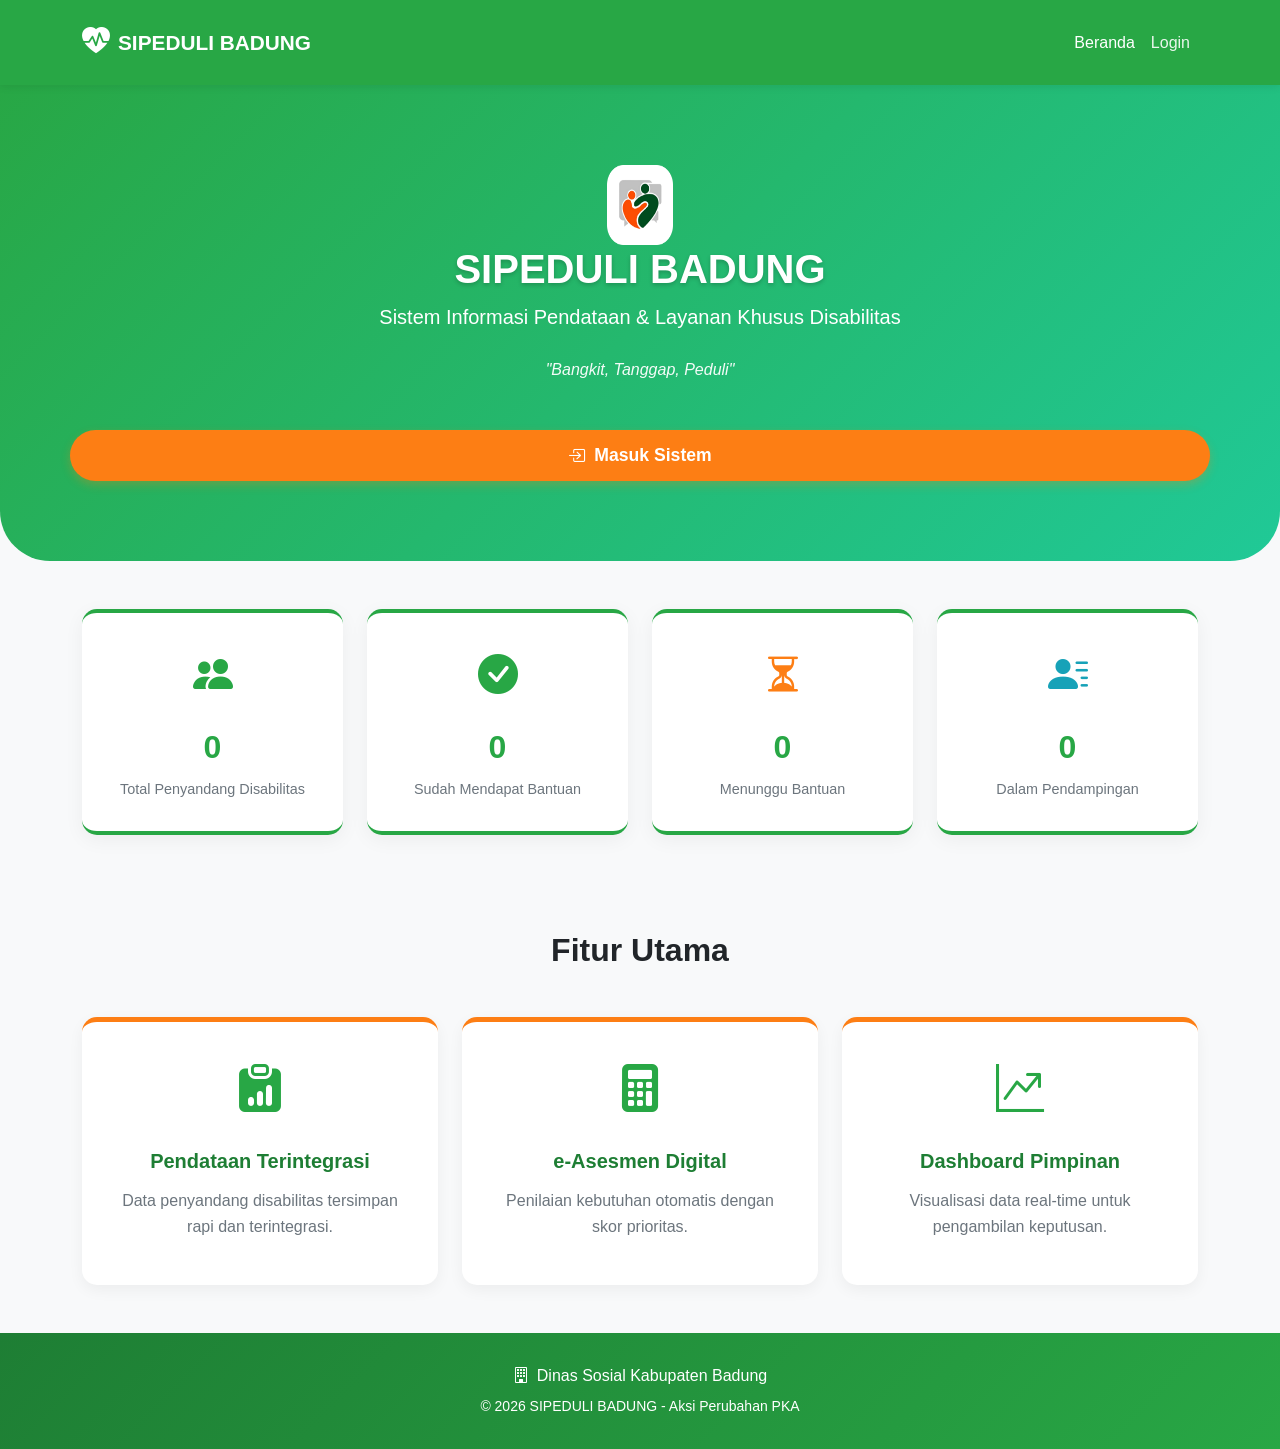
==== index.html @ 1d5de1da "Add files via upload" ====
<!DOCTYPE html>
<html lang="id">
<head>
    <meta charset="UTF-8">
    <meta name="viewport" content="width=device-width, initial-scale=1.0">
    <title>SIPEDULI BADUNG - Beranda</title>
    <link href="https://cdn.jsdelivr.net/npm/bootstrap@5.3.0/dist/css/bootstrap.min.css" rel="stylesheet">
    <link href="https://cdn.jsdelivr.net/npm/bootstrap-icons@1.10.5/font/bootstrap-icons.css" rel="stylesheet">
    <link href="assets/css/style.css" rel="stylesheet">
    <style>
        .navbar { background-color: var(--primary-green) !important; padding: 15px 0; }
        .navbar-brand { font-weight: 700; color: white !important; font-size: 1.3rem; }
        .nav-link { color: rgba(255,255,255,0.9) !important; font-weight: 500; }
        .nav-link:hover { color: var(--primary-orange) !important; }
        .hero-section {
            background: linear-gradient(135deg, var(--primary-green) 0%, #20c997 100%);
            color: white; padding: 80px 0; border-bottom-right-radius: 50px; border-bottom-left-radius: 50px;
        }
        .hero-title { font-size: 2.5rem; font-weight: 800; text-shadow: 0 2px 4px rgba(0,0,0,0.1); }
        .btn-login-hero {
            background-color: var(--primary-orange); color: white; border: none;
            padding: 12px 35px; border-radius: 30px; font-weight: 700; font-size: 1.1rem;
            transition: all 0.3s ease; box-shadow: 0 4px 10px rgba(253, 126, 20, 0.3);
        }
        .btn-login-hero:hover {
            background-color: var(--dark-orange); transform: translateY(-3px);
            color: white; box-shadow: 0 8px 15px rgba(253, 126, 20, 0.4);
        }
        .stat-card {
            background: white; border-radius: 15px; padding: 30px 20px; text-align: center;
            box-shadow: 0 5px 20px rgba(0,0,0,0.05); transition: transform 0.3s ease;
            border-bottom: 4px solid var(--primary-green); height: 100%;
        }
        .stat-card:hover { transform: translateY(-5px); box-shadow: 0 10px 25px rgba(0,0,0,0.1); }
        .stat-icon { font-size: 2.5rem; margin-bottom: 15px; }
        .stat-number { font-size: 2rem; font-weight: 800; margin-bottom: 5px; }
        .stat-label { color: #6c757d; font-size: 0.9rem; font-weight: 500; }
        .feature-card {
            background: white; border-radius: 15px; padding: 30px; text-align: center;
            box-shadow: 0 5px 15px rgba(0,0,0,0.05); height: 100%;
            border-top: 5px solid var(--primary-orange); transition: transform 0.3s ease;
        }
        .feature-card:hover { transform: translateY(-5px); }
        .feature-icon { font-size: 3rem; color: var(--primary-green); margin-bottom: 20px; }
        .feature-title { font-weight: 700; color: var(--dark-green); margin-bottom: 15px; }
        footer { background-color: var(--dark-green); color: white; padding: 30px 0; text-align: center; }
    </style>
</head>
<body>
    <nav class="navbar navbar-expand-lg navbar-dark shadow-sm sticky-top">
        <div class="container">
            <a class="navbar-brand d-flex align-items-center" href="index.html">
                <i class="bi bi-heart-pulse-fill me-2 fs-3"></i>SIPEDULI BADUNG
            </a>
            <button class="navbar-toggler" type="button" data-bs-toggle="collapse" data-bs-target="#navbarNav">
                <span class="navbar-toggler-icon"></span>
            </button>
            <div class="collapse navbar-collapse justify-content-end" id="navbarNav">
                <ul class="navbar-nav">
                    <li class="nav-item"><a class="nav-link active" href="index.html">Beranda</a></li>
                    <li class="nav-item"><a class="nav-link" href="login.html">Login</a></li>
                </ul>
            </div>
        </div>
    </nav>
    <section class="hero-section text-center">
        <div class="container">
            <div class="row justify-content-center">
<img src="assets/img/sipeduli-logo.png" alt="Logo" style="width: 90px; height: 80px;">
                    <h1 class="hero-title">SIPEDULI BADUNG</h1>
                    <p class="lead mb-4">Sistem Informasi Pendataan & Layanan Khusus Disabilitas</p>
                    <p class="mb-5 fst-italic">"Bangkit, Tanggap, Peduli"</p>
                    <a href="login.html" class="btn btn-login-hero btn-lg">
                        <i class="bi bi-box-arrow-in-right me-2"></i>Masuk Sistem
                    </a>
                </div>
            </div>
        </div>
    </section>

    <section class="py-5">
        <div class="container">
            <div class="row g-4 justify-content-center">
                <div class="col-md-3 col-6">
                    <div class="stat-card">
                        <div class="stat-icon text-success"><i class="bi bi-people-fill"></i></div>
                        <div class="stat-number text-success" id="statTotal">0</div>
                        <div class="stat-label">Total Penyandang Disabilitas</div>
                    </div>
                </div>
                <div class="col-md-3 col-6">
                    <div class="stat-card">
                        <div class="stat-icon text-primary"><i class="bi bi-check-circle-fill"></i></div>
                        <div class="stat-number text-primary" id="statBantuan">0</div>
                        <div class="stat-label">Sudah Mendapat Bantuan</div>
                    </div>
                </div>
                <div class="col-md-3 col-6">
                    <div class="stat-card">
                        <div class="stat-icon text-warning"><i class="bi bi-hourglass-split"></i></div>
                        <div class="stat-number text-warning" id="statMenunggu">0</div>
                        <div class="stat-label">Menunggu Bantuan</div>
                    </div>
                </div>
                <div class="col-md-3 col-6">
                    <div class="stat-card">
                        <div class="stat-icon text-info"><i class="bi bi-person-lines-fill"></i></div>
                        <div class="stat-number text-info" id="statPendampingan">0</div>
                        <div class="stat-label">Dalam Pendampingan</div>
                    </div>
                </div>
            </div>
        </div>
    </section>

    <section class="py-5 bg-light">
        <div class="container">
            <h2 class="text-center fw-bold mb-5" style="color: var(--dark-green);">Fitur Utama</h2>
            <div class="row g-4">
                <div class="col-md-4">
                    <div class="feature-card">
                        <div class="feature-icon"><i class="bi bi-clipboard-data-fill"></i></div>
                        <h5 class="feature-title">Pendataan Terintegrasi</h5>
                        <p class="text-muted">Data penyandang disabilitas tersimpan rapi dan terintegrasi.</p>
                    </div>
                </div>
                <div class="col-md-4">
                    <div class="feature-card">
                        <div class="feature-icon"><i class="bi bi-calculator-fill"></i></div>
                        <h5 class="feature-title">e-Asesmen Digital</h5>
                        <p class="text-muted">Penilaian kebutuhan otomatis dengan skor prioritas.</p>
                    </div>
                </div>
                <div class="col-md-4">
                    <div class="feature-card">
                        <div class="feature-icon"><i class="bi bi-graph-up-arrow"></i></div>
                        <h5 class="feature-title">Dashboard Pimpinan</h5>
                        <p class="text-muted">Visualisasi data real-time untuk pengambilan keputusan.</p>
                    </div>
                </div>
            </div>
        </div>
    </section>

    <footer>
        <div class="container">
            <p class="mb-1"><i class="bi bi-building me-2"></i>Dinas Sosial Kabupaten Badung</p>
            <small>&copy; 2026 SIPEDULI BADUNG - Aksi Perubahan PKA</small>
        </div>
    </footer>

    <script src="https://cdn.jsdelivr.net/npm/bootstrap@5.3.0/dist/js/bootstrap.bundle.min.js"></script>
    <script src="assets/js/helper.js"></script>
    <script>
        async function loadStatistics() {
            try {
                if (typeof getStats !== 'function') {
                    console.warn('Fungsi getStats belum tersedia');
                    return;
                }
                
                const result = await getStats();
                console.log('Hasil stats:', result);
                
                if (result && result.success && result.data) {
                    document.getElementById('statTotal').textContent = result.data.totalDisabilitas || 0;
                    document.getElementById('statBantuan').textContent = result.data.sudahBantuan || 0;
                    document.getElementById('statMenunggu').textContent = result.data.menungguBantuan || 0;
                    document.getElementById('statPendampingan').textContent = result.data.dalamPendampingan || 0;
                }
            } catch (error) {
                console.error('Error loading statistics:', error);
            }
        }
        document.addEventListener('DOMContentLoaded', loadStatistics);
    </script>
</body>
</html>
---- assets/css/style.css ----
/* ============================================
SIPEDULI BADUNG - STYLESHEET
Tema: Hijau, Orange, Putih, Abu-abu
============================================ */

:root {
    --primary-green: #28a745;
    --dark-green: #1e7e34;
    --light-green: rgba(40, 167, 69, 0.1);
    --primary-orange: #fd7e14;
    --dark-orange: #e56b00;
    --light-orange: rgba(253, 126, 20, 0.1);
    --white: #ffffff;
    --gray: #6c757d;
    --light-gray: #f8f9fa;
    --dark-gray: #343a40;
    --text-dark: #212529;
    --text-muted: #6c757d;
}

* {
    margin: 0;
    padding: 0;
    box-sizing: border-box;
}

body {
    font-family: 'Segoe UI', Tahoma, Geneva, Verdana, sans-serif;
    background-color: var(--light-gray);
    color: var(--text-dark);
    line-height: 1.6;
}

/* ============================================
NAVBAR & SIDEBAR
============================================ */

.bg-primary {
    background: linear-gradient(135deg, var(--primary-green) 0%, var(--dark-green) 100%) !important;
}

.bg-secondary {
    background: linear-gradient(135deg, var(--primary-orange) 0%, var(--dark-orange) 100%) !important;
}

.bg-success {
    background-color: var(--primary-green) !important;
}

.bg-warning {
    background-color: var(--primary-orange) !important;
}

.bg-light {
    background-color: var(--light-gray) !important;
}

.bg-white {
    background-color: var(--white) !important;
}

.sidebar {
    position: fixed;
    top: 0;
    left: 0;
    width: 260px;
    height: 100vh;
    background: linear-gradient(180deg, var(--primary-green) 0%, var(--dark-green) 100%);
    z-index: 1000;
    overflow-y: auto;
    box-shadow: 4px 0 10px rgba(0, 0, 0, 0.1);
}

.sidebar-header {
    background: linear-gradient(135deg, var(--primary-orange) 0%, var(--dark-orange) 100%);
    border-bottom: 3px solid var(--white);
    padding: 20px;
}

.sidebar-header h6,
.sidebar-header small {
    color: var(--white) !important;
}

.nav-link-sidebar {
    display: flex;
    align-items: center;
    padding: 12px 20px;
    color: rgba(255, 255, 255, 0.9) !important;
    text-decoration: none;
    transition: all 0.3s ease;
    border-left: 4px solid transparent;
    font-weight: 500;
}

.nav-link-sidebar:hover {
    background: rgba(255, 255, 255, 0.15);
    color: var(--white) !important;
    border-left-color: var(--primary-orange);
}

.nav-link-sidebar.active {
    background: linear-gradient(90deg, var(--primary-orange) 0%, var(--dark-orange) 100%);
    color: var(--white) !important;
    border-left-color: var(--white);
    font-weight: 600;
}

.main-content {
    margin-left: 260px;
    min-height: 100vh;
}

.top-navbar {
    background: var(--white);
    min-height: 60px;
    position: sticky;
    top: 0;
    z-index: 100;
    box-shadow: 0 2px 10px rgba(0, 0, 0, 0.05);
    border-bottom: 3px solid var(--primary-green);
}

.top-navbar h5 {
    color: var(--dark-green) !important;
}

.content-area {
    padding: 30px;
}

/* ============================================
HERO SECTION
============================================ */

.hero-section {
    background: linear-gradient(135deg, var(--primary-green) 0%, var(--dark-green) 100%);
    position: relative;
    overflow: hidden;
    color: var(--white);
}

.hero-section h1,
.hero-section .hero-title {
    color: var(--white) !important;
    font-weight: 800;
    text-shadow: 0 2px 4px rgba(0, 0, 0, 0.2);
}

.hero-section p {
    color: rgba(255, 255, 255, 0.95) !important;
}

.hero-section .lead {
    color: var(--white) !important;
    font-size: 1.25rem;
}

/* ============================================
STAT CARDS
============================================ */

.stat-card {
    background: var(--white);
    border-radius: 12px;
    transition: all 0.3s ease;
    border-top: 4px solid var(--primary-green);
    box-shadow: 0 4px 12px rgba(0, 0, 0, 0.08);
    padding: 20px;
}

.stat-card:hover {
    transform: translateY(-8px);
    box-shadow: 0 12px 24px rgba(0, 0, 0, 0.15);
}

.stat-card h2,
.stat-card .stat-number {
    color: var(--primary-green) !important;
    font-weight: 800;
    font-size: 2rem;
}

.stat-card p,
.stat-card .stat-label {
    color: var(--text-muted) !important;
    font-size: 0.9rem;
    font-weight: 500;
}

.stat-card-dash {
    background: var(--white);
    border-left: 5px solid var(--primary-green);
    transition: all 0.3s ease;
    box-shadow: 0 4px 12px rgba(0, 0, 0, 0.08);
}

.stat-card-dash:hover {
    transform: translateY(-3px);
    box-shadow: 0 8px 20px rgba(0, 0, 0, 0.12);
}

.stat-card-dash h4 {
    color: var(--text-dark) !important;
    font-weight: 700;
}

.stat-card-dash small {
    color: var(--text-muted) !important;
}

/* ============================================
FEATURE CARDS
============================================ */

.feature-card {
    background: var(--white);
    border-radius: 12px;
    transition: all 0.3s ease;
    border-top: 5px solid var(--primary-orange);
    box-shadow: 0 4px 12px rgba(0, 0, 0, 0.08);
    padding: 30px;
}

.feature-card:hover {
    transform: translateY(-8px);
    box-shadow: 0 12px 24px rgba(0, 0, 0, 0.15);
    border-top-color: var(--primary-green);
}

.feature-card h5,
.feature-card .feature-title {
    color: var(--dark-green) !important;
    font-weight: 700;
}

.feature-card p {
    color: var(--text-muted) !important;
}

.feature-card i,
.feature-card .feature-icon {
    color: var(--primary-green) !important;
    font-size: 3rem;
}

/* ============================================
BUTTONS
============================================ */

.btn-primary,
.btn-maroon {
    background: linear-gradient(135deg, var(--primary-green) 0%, var(--dark-green) 100%);
    color: var(--white) !important;
    border: none;
    transition: all 0.3s ease;
}

.btn-primary:hover,
.btn-maroon:hover {
    background: linear-gradient(135deg, var(--dark-green) 0%, var(--primary-green) 100%);
    color: var(--white) !important;
    transform: translateY(-2px);
    box-shadow: 0 4px 12px rgba(40, 167, 69, 0.4);
}

.btn-secondary,
.btn-navy {
    background: linear-gradient(135deg, var(--primary-orange) 0%, var(--dark-orange) 100%);
    color: var(--white) !important;
    border: none;
    transition: all 0.3s ease;
}

.btn-secondary:hover,
.btn-navy:hover {
    background: linear-gradient(135deg, var(--dark-orange) 0%, var(--primary-orange) 100%);
    color: var(--white) !important;
    transform: translateY(-2px);
    box-shadow: 0 4px 12px rgba(253, 126, 20, 0.4);
}

.btn-light {
    background: var(--white);
    color: var(--primary-green) !important;
    border: none;
    font-weight: 700;
}

.btn-light:hover {
    background: var(--light-gray);
    color: var(--dark-green) !important;
}

/* ============================================
LOGIN PAGE
============================================ */

.bg-login {
    background: linear-gradient(135deg, var(--primary-green) 0%, var(--dark-green) 100%);
    min-height: 100vh;
}

.login-card {
    background: var(--white);
    border-radius: 15px;
    box-shadow: 0 10px 40px rgba(0, 0, 0, 0.2);
    border-top: 5px solid var(--primary-orange);
    padding: 40px;
}

.login-card h3 {
    color: var(--dark-green) !important;
    font-weight: 700;
}

.login-card p {
    color: var(--text-muted) !important;
}

.login-card label {
    color: var(--text-dark) !important;
    font-weight: 600;
}

.login-icon {
    width: 100px;
    height: 100px;
    background: linear-gradient(135deg, var(--light-green) 0%, var(--light-orange) 100%);
    border-radius: 50%;
    display: inline-flex;
    align-items: center;
    justify-content: center;
    margin-bottom: 20px;
    border: 3px solid var(--primary-orange);
}

.login-icon i {
    font-size: 3rem;
    color: var(--primary-green) !important;
}

/* ============================================
TABLES
============================================ */

.table thead {
    background: linear-gradient(135deg, var(--primary-green) 0%, var(--dark-green) 100%);
    color: var(--white) !important;
}

.table thead th {
    color: var(--white) !important;
    font-weight: 600;
    border: none;
}

.table-hover tbody tr:hover {
    background-color: var(--light-green);
}

.table td {
    color: var(--text-dark) !important;
    vertical-align: middle;
}

/* ============================================
CARDS
============================================ */

.card {
    border: none;
    border-radius: 12px;
    box-shadow: 0 4px 12px rgba(0, 0, 0, 0.08);
    background: var(--white);
}

.card-header {
    background: linear-gradient(135deg, var(--primary-green) 0%, var(--dark-green) 100%);
    color: var(--white) !important;
    border-bottom: 3px solid var(--primary-orange);
    font-weight: 600;
    padding: 15px 20px;
}

.card-header h5,
.card-header h6 {
    color: var(--white) !important;
}

.card-body {
    color: var(--text-dark) !important;
}

.card-body p,
.card-body small {
    color: var(--text-muted) !important;
}

.card-footer {
    background: var(--white);
    border-top: 1px solid #dee2e6;
    color: var(--text-muted) !important;
}

/* ============================================
FORMS
============================================ */

.form-label {
    color: var(--text-dark) !important;
    font-weight: 600;
}

.form-control,
.form-select {
    border: 2px solid #dee2e6;
    border-radius: 8px;
    color: var(--text-dark) !important;
}

.form-control:focus,
.form-select:focus {
    border-color: var(--primary-green);
    box-shadow: 0 0 0 0.25rem rgba(40, 167, 69, 0.25);
}

/* ============================================
TEXT COLORS
============================================ */

.text-primary {
    color: var(--primary-green) !important;
}

.text-secondary {
    color: var(--primary-orange) !important;
}

.text-success {
    color: var(--primary-green) !important;
}

.text-warning {
    color: var(--primary-orange) !important;
}

.text-info {
    color: #17a2b8 !important;
}

.text-danger {
    color: #dc3545 !important;
}

.text-dark {
    color: var(--text-dark) !important;
}

.text-muted {
    color: var(--text-muted) !important;
}

.text-white {
    color: var(--white) !important;
}

.text-maroon {
    color: var(--primary-green) !important;
}

.text-navy {
    color: var(--dark-green) !important;
}

/* ============================================
FOOTER
============================================ */

footer {
    background: linear-gradient(135deg, var(--dark-green) 0%, var(--primary-green) 100%);
    color: var(--white) !important;
    padding: 30px 0;
    text-align: center;
}

footer p,
footer small {
    color: var(--white) !important;
}

footer .opacity-75 {
    opacity: 0.85 !important;
}

/* ============================================
RESPONSIVE
============================================ */

@media (max-width: 991px) {
    .sidebar {
        transform: translateX(-100%);
    }
    .sidebar.show {
        transform: translateX(0);
    }
    .main-content {
        margin-left: 0;
    }
}

/* ============================================
ANIMATIONS
============================================ */

@keyframes fadeIn {
    from { opacity: 0; transform: translateY(20px); }
    to { opacity: 1; transform: translateY(0); }
}

.card, .stat-card, .feature-card {
    animation: fadeIn 0.5s ease;
}

/* ============================================
SCROLLBAR
============================================ */

::-webkit-scrollbar {
    width: 10px;
}

::-webkit-scrollbar-track {
    background: var(--light-gray);
}

::-webkit-scrollbar-thumb {
    background: linear-gradient(180deg, var(--primary-green) 0%, var(--primary-orange) 100%);
    border-radius: 5px;
}

/* ============================================
BADGES
============================================ */

.badge {
    padding: 5px 10px;
    border-radius: 20px;
    font-weight: 500;
}

.badge.bg-success {
    background-color: var(--primary-green) !important;
}

.badge.bg-warning {
    background-color: var(--primary-orange) !important;
    color: var(--white) !important;
}

/* ============================================
ALERTS
============================================ */

.alert-success {
    background-color: var(--light-green);
    color: var(--dark-green) !important;
    border-left: 4px solid var(--primary-green);
}

.alert-danger {
    background-color: #f8d7da;
    color: #721c24 !important;
    border-left: 4px solid #dc3545;
}

.alert-warning {
    background-color: #fff3cd;
    color: #856404 !important;
    border-left: 4px solid var(--primary-orange);
}

/* ============================================
LIST GROUP
============================================ */

.list-group-item {
    border: none;
    border-bottom: 1px solid #dee2e6;
    color: var(--text-dark) !important;
}

.list-group-item strong {
    color: var(--dark-green) !important;
}

.list-group-item small {
    color: var(--text-muted) !important;
}

/* ============================================
PROGRESS BAR
============================================ */

.progress {
    background-color: var(--light-gray);
    border-radius: 10px;
    overflow: hidden;
}

.progress-bar {
    background: linear-gradient(90deg, var(--primary-green) 0%, var(--primary-orange) 100%);
}

/* ============================================
NAVBAR LINKS
============================================ */

.navbar-brand {
    color: var(--white) !important;
    font-weight: 700;
}

.navbar-brand small {
    color: rgba(255, 255, 255, 0.8) !important;
}

.nav-link {
    color: rgba(255, 255, 255, 0.9) !important;
    font-weight: 500;
}

.nav-link:hover,
.nav-link.active {
    color: var(--white) !important;
}

/* ============================================
SECTION HEADINGS
============================================ */

h1, h2, h3, h4, h5, h6 {
    color: var(--text-dark) !important;
}

.fw-bold {
    font-weight: 700 !important;
}

/* ============================================
UTILITY CLASSES
============================================ */

.bg-maroon {
    background: linear-gradient(135deg, var(--primary-green) 0%, var(--dark-green) 100%) !important;
}

.bg-navy {
    background: linear-gradient(135deg, var(--primary-orange) 0%, var(--dark-orange) 100%) !important;
}

.border-primary {
    border-color: var(--primary-green) !important;
}

.border-secondary {
    border-color: var(--primary-orange) !important;
}

.shadow-sm {
    box-shadow: 0 2px 8px rgba(0, 0, 0, 0.08) !important;
}

.rounded-pill {
    border-radius: 50rem !important;
}

.rounded-3 {
    border-radius: 0.5rem !important;
}
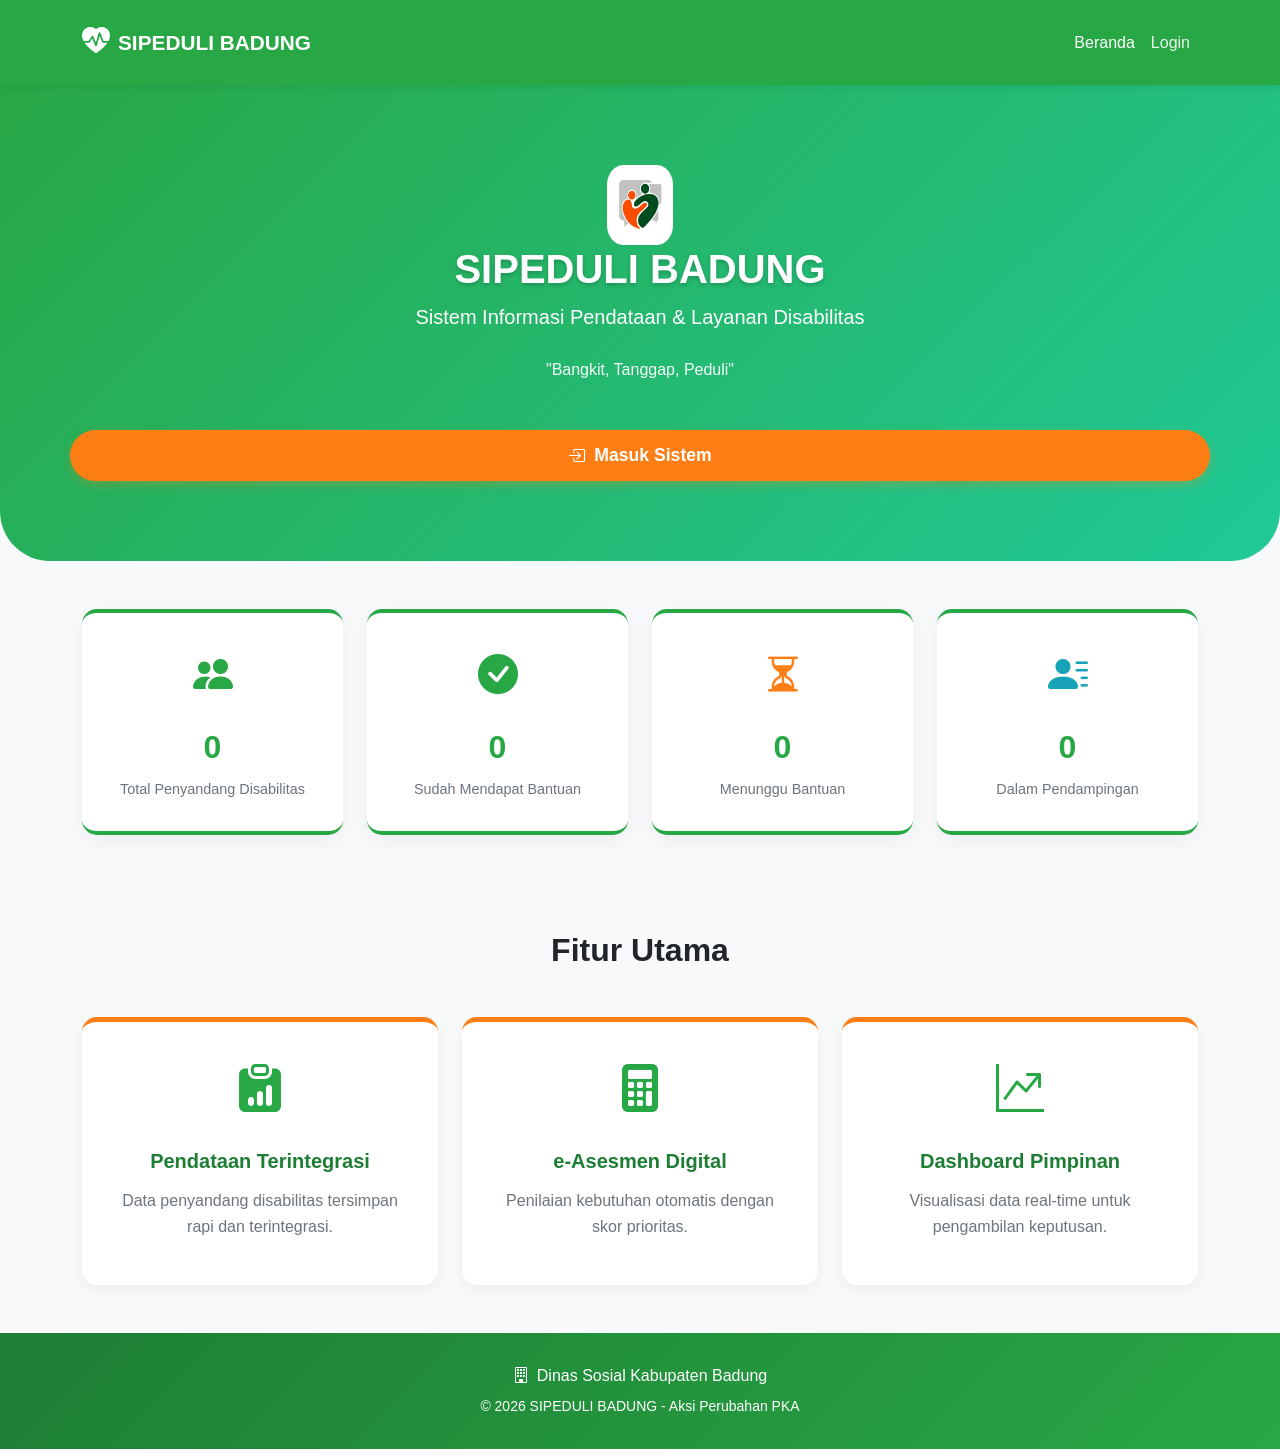
==== commit d423afb9: "Update index.html" ====
--- a/index.html
+++ b/index.html
@@ -68,8 +68,8 @@
             <div class="row justify-content-center">
 <img src="assets/img/sipeduli-logo.png" alt="Logo" style="width: 90px; height: 80px;">
                     <h1 class="hero-title">SIPEDULI BADUNG</h1>
-                    <p class="lead mb-4">Sistem Informasi Pendataan & Layanan Khusus Disabilitas</p>
-                    <p class="mb-5 fst-italic">"Bangkit, Tanggap, Peduli"</p>
+                    <p class="lead mb-4">Sistem Informasi Pendataan & Layanan Disabilitas</p>
+                    <p class="mb-5 fst-bold">"Bangkit, Tanggap, Peduli"</p>
                     <a href="login.html" class="btn btn-login-hero btn-lg">
                         <i class="bi bi-box-arrow-in-right me-2"></i>Masuk Sistem
                     </a>
@@ -175,4 +175,4 @@
         document.addEventListener('DOMContentLoaded', loadStatistics);
     </script>
 </body>
-</html>+</html>
